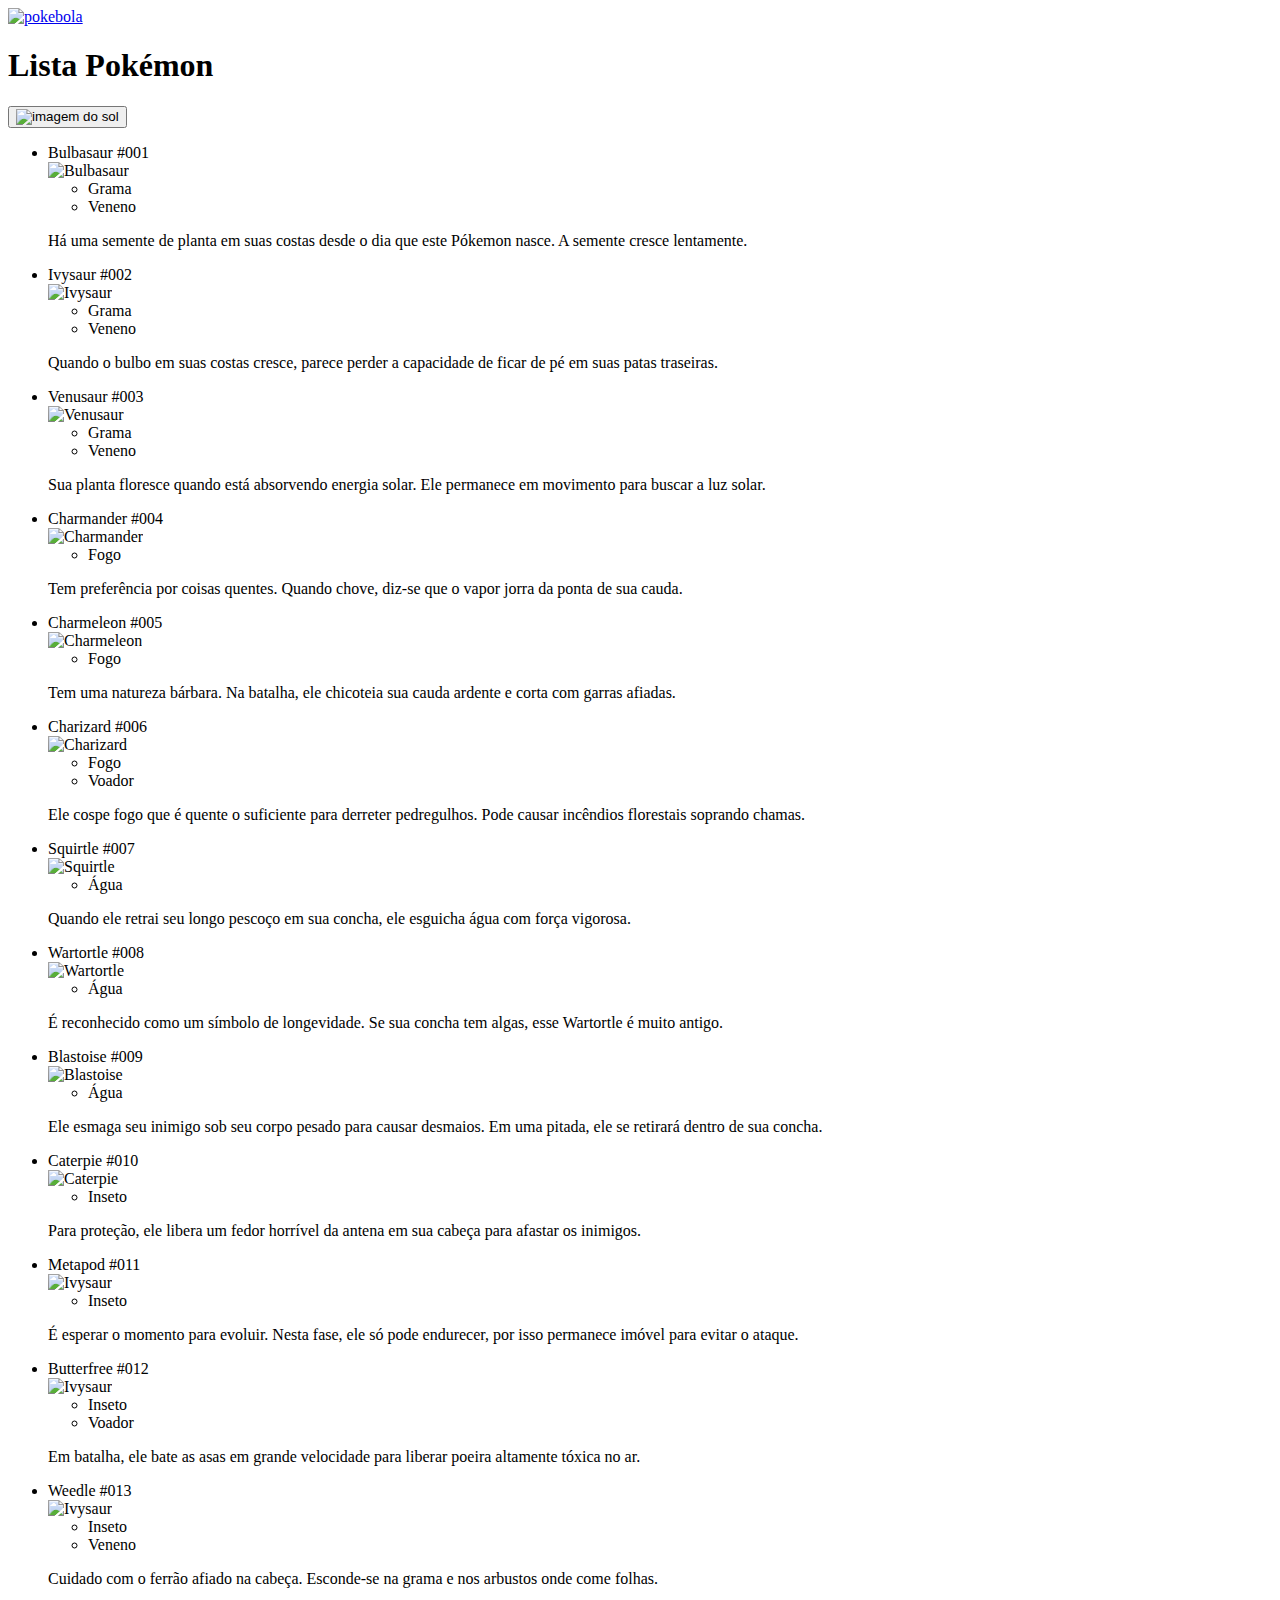
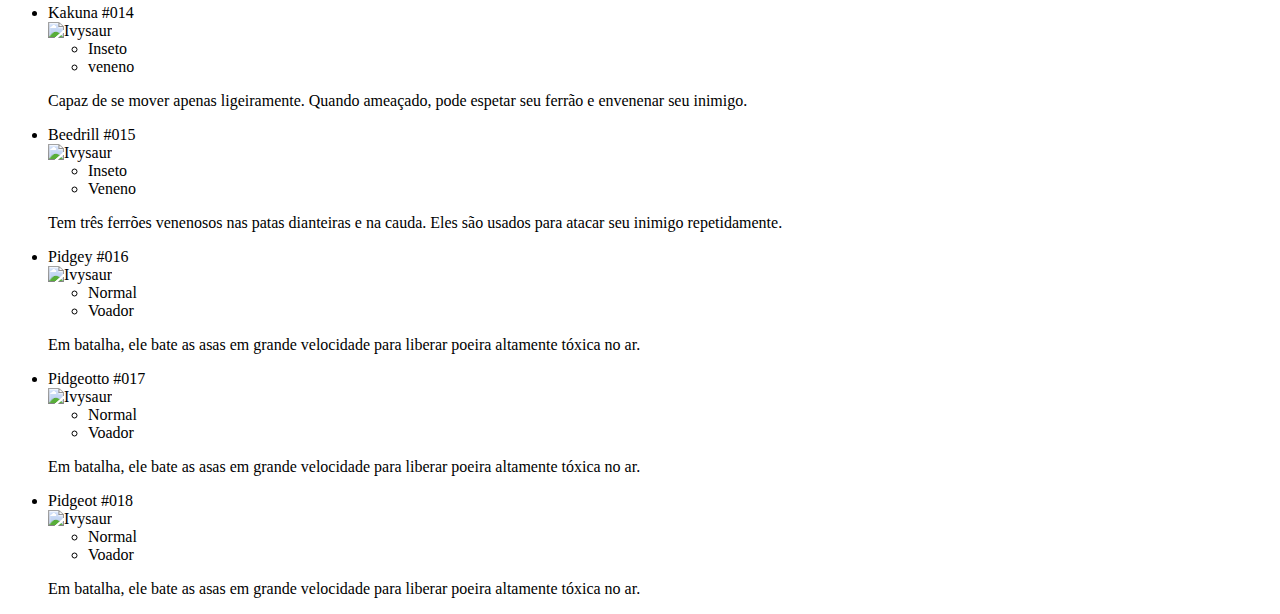
==== index.html @ 27cbc4d3 "colocando o index para fora do arquivo" ====
<!DOCTYPE html>
<html lang="pt-br">

<head>
  <meta charset="UTF-8">
  <meta http-equiv="X-UA-Compatible" content="IE=edge">
  <meta name="viewport" content="width=device-width, initial-scale=1.0">
  <link rel="shortcut icon" href="./imagens/favicon.png" type="image/x-icon">
  <title>Listagem Pokémon - Semana do Zero ao Programdor Contratado</title>
  <link rel="stylesheet" href="./css/reset.css">
  <link rel="stylesheet" href="./css/style.css">
  <link rel="stylesheet" href="./css/scrollbar.css">
  <link rel="preconnect" href="https://fonts.googleapis.com">
  <link rel="preconnect" href="https://fonts.gstatic.com" crossorigin>
  <link href="https://fonts.googleapis.com/css2?family=Poppins:wght@300;500;800&display=swap" rel="stylesheet">
</head>

<body>
  <header>
    <a href="#">
      <img src="./imagens/pokeball.png" alt="pokebola" class="logo" />
    </a>
    <h1>Lista Pokémon</h1>
    <button id="botao-alterar-tema">
      <img src="./imagens/sun.png" alt="imagem do sol" class="imagem-botao" />
    </button>
  </header>
  <main>
    <ul class="listagem-pokemon">
      <li class="cartao-pokemon">
        <div class="informacoes">
          <span>Bulbasaur</span>
          <span>#001</span>
        </div>

        <img src="./imagens/bulbasaur.gif" alt="Bulbasaur" class="gif" />

        <ul class="tipos">
          <li class="tipo grama">Grama</li>
          <li class="tipo veneno">Veneno</li>
        </ul>

        <p class="descricao">Há uma semente de planta em suas costas desde o dia que este Pókemon nasce. A semente cresce lentamente.</p>
      </li>

      <li class="cartao-pokemon">
        <div class="informacoes">
          <span>Ivysaur</span>
          <span>#002</span>
        </div>

        <img src="./imagens/ivysaur.gif" alt="Ivysaur" class="gif" />

        <ul class="tipos">
          <li class="tipo grama">Grama</li>
          <li class="tipo veneno">Veneno</li>
        </ul>

        <p class="descricao">Quando o bulbo em suas costas cresce, parece perder a capacidade de ficar de pé em suas patas traseiras.</p>
      </li>

      <li class="cartao-pokemon">
        <div class="informacoes">
          <span>Venusaur</span>
          <span>#003</span>
        </div>

        <img src="./imagens/venusaur.gif" alt="Venusaur" class="gif" />

        <ul class="tipos">
          <li class="tipo grama">Grama</li>
          <li class="tipo veneno">Veneno</li>
        </ul>

        <p class="descricao">Sua planta floresce quando está absorvendo energia solar. Ele permanece em movimento para buscar a luz solar.</p>
      </li>

      <li class="cartao-pokemon">
        <div class="informacoes">
          <span>Charmander</span>
          <span>#004</span>
        </div>

        <img src="./imagens/charmander.gif" alt="Charmander" class="gif" />

        <ul class="tipos">
          <li class="tipo fogo">Fogo</li>
        </ul>

        <p class="descricao">Tem preferência por coisas quentes. Quando chove, diz-se que o vapor jorra da ponta de sua cauda.</p>
      </li>

      <li class="cartao-pokemon">
        <div class="informacoes">
          <span>Charmeleon</span>
          <span>#005</span>
        </div>

        <img src="./imagens/charmeleon.gif" alt="Charmeleon" class="gif" />

        <ul class="tipos">
          <li class="tipo fogo">Fogo</li>
        </ul>

        <p class="descricao">Tem uma natureza bárbara. Na batalha, ele chicoteia sua cauda ardente e corta com garras afiadas.</p>
      </li>

      <li class="cartao-pokemon">
        <div class="informacoes">
          <span>Charizard</span>
          <span>#006</span>
        </div>

        <img src="./imagens/charizard.gif" alt="Charizard" class="gif" />

        <ul class="tipos">
          <li class="tipo fogo">Fogo</li>
          <li class="tipo voador">Voador</li>
        </ul>

        <p class="descricao">Ele cospe fogo que é quente o suficiente para derreter pedregulhos. Pode causar incêndios florestais soprando chamas.</p>
      </li>

      <li class="cartao-pokemon">
        <div class="informacoes">
          <span>Squirtle</span>
          <span>#007</span>
        </div>

        <img src="./imagens/squirtle.gif" alt="Squirtle" class="gif" />

        <ul class="tipos">
          <li class="tipo agua">Água</li>
        </ul>

        <p class="descricao">Quando ele retrai seu longo pescoço em sua concha, ele esguicha água com força vigorosa.</p>
      </li>

      <li class="cartao-pokemon">
        <div class="informacoes">
          <span>Wartortle</span>
          <span>#008</span>
        </div>

        <img src="./imagens/wartortle.gif" alt="Wartortle" class="gif" />

        <ul class="tipos">
          <li class="tipo agua">Água</li>
        </ul>

        <p class="descricao">É reconhecido como um símbolo de longevidade. Se sua concha tem algas, esse Wartortle é muito antigo.</p>
      </li>

      <li class="cartao-pokemon">
        <div class="informacoes">
          <span>Blastoise</span>
          <span>#009</span>
        </div>

        <img src="./imagens/blastoise.gif" alt="Blastoise" class="gif" />

        <ul class="tipos">
          <li class="tipo agua">Água</li>
        </ul>

        <p class="descricao">Ele esmaga seu inimigo sob seu corpo pesado para causar desmaios. Em uma pitada, ele se retirará dentro de sua concha.</p>
      </li>

      <li class="cartao-pokemon">
        <div class="informacoes">
          <span>Caterpie</span>
          <span>#010</span>
        </div>

        <img src="./imagens/caterpie.gif" alt="Caterpie" class="gif" />

        <ul class="tipos">
          <li class="tipo inseto">Inseto</li>
        </ul>

        <p class="descricao">Para proteção, ele libera um fedor horrível da antena em sua cabeça para afastar os inimigos.</p>
      </li>

      <li class="cartao-pokemon">
        <div class="informacoes">
          <span>Metapod</span>
          <span>#011</span>
        </div>

        <img src="./imagens/metapod.gif" alt="Ivysaur" class="gif" />

        <ul class="tipos">
          <li class="tipo inseto">Inseto</li>
        </ul>

        <p class="descricao">É esperar o momento para evoluir. Nesta fase, ele só pode endurecer, por isso permanece imóvel para evitar o ataque.</p>
      </li>

      <li class="cartao-pokemon">
        <div class="informacoes">
          <span>Butterfree</span>
          <span>#012</span>
        </div>

        <img src="./imagens/butterfree.gif" alt="Ivysaur" class="gif" />

        <ul class="tipos">
          <li class="tipo inseto">Inseto</li>
          <li class="tipo voador">Voador</li>
        </ul>

        <p class="descricao">Em batalha, ele bate as asas em grande velocidade para liberar poeira altamente tóxica no ar.
        </p>
      </li>

      <li class="cartao-pokemon">
        <div class="informacoes">
          <span>Weedle</span>
          <span>#013</span>
        </div>

        <img src="./imagens/weedle.gif" alt="Ivysaur" class="gif" />

        <ul class="tipos">
          <li class="tipo inseto">Inseto</li>
          <li class="tipo veneno">Veneno</li>
        </ul>

        <p class="descricao">Cuidado com o ferrão afiado na cabeça. Esconde-se na grama e nos arbustos onde come folhas.
        </p>
      </li>

      <li class="cartao-pokemon">
        <div class="informacoes">
          <span>Kakuna</span>
          <span>#014</span>
        </div>

        <img src="./imagens/kakuna.gif" alt="Ivysaur" class="gif" />

        <ul class="tipos">
          <li class="tipo inseto">Inseto</li>
          <li class="tipo veneno">veneno</li>
        </ul>

        <p class="descricao">Capaz de se mover apenas ligeiramente. Quando ameaçado, pode espetar seu ferrão e envenenar seu inimigo.
        </p>
      </li>

      <li class="cartao-pokemon">
        <div class="informacoes">
          <span>Beedrill</span>
          <span>#015</span>
        </div>

        <img src="./imagens/beedrill.gif" alt="Ivysaur" class="gif" />

        <ul class="tipos">
          <li class="tipo inseto">Inseto</li>
          <li class="tipo veneno">Veneno</li>
        </ul>

        <p class="descricao">Tem três ferrões venenosos nas patas dianteiras e na cauda. Eles são usados para atacar seu inimigo repetidamente.
        </p>
      </li>

      <li class="cartao-pokemon">
        <div class="informacoes">
          <span>Pidgey</span>
          <span>#016</span>
        </div>

        <img src="./imagens/pidgey.gif" alt="Ivysaur" class="gif" />

        <ul class="tipos">
          <li class="tipo normal">Normal</li>
          <li class="tipo voador">Voador</li>
        </ul>

        <p class="descricao">Em batalha, ele bate as asas em grande velocidade para liberar poeira altamente tóxica no ar.
        </p>
      </li>

      <li class="cartao-pokemon">
        <div class="informacoes">
          <span>Pidgeotto</span>
          <span>#017</span>
        </div>

        <img src="./imagens/pidgeotto.gif" alt="Ivysaur" class="gif" />

        <ul class="tipos">
          <li class="tipo normal">Normal</li>
          <li class="tipo voador">Voador</li>
        </ul>

        <p class="descricao">Em batalha, ele bate as asas em grande velocidade para liberar poeira altamente tóxica no ar.
        </p>
      </li>

      <li class="cartao-pokemon">
        <div class="informacoes">
          <span>Pidgeot</span>
          <span>#018</span>
        </div>

        <img src="./imagens/pidgeot.gif" alt="Ivysaur" class="gif" />

        <ul class="tipos">
          <li class="tipo normal">Normal</li>
          <li class="tipo voador">Voador</li>
        </ul>

        <p class="descricao">Em batalha, ele bate as asas em grande velocidade para liberar poeira altamente tóxica no ar.
        </p>
      </li>
    </ul>
  </main>
</body>

</html>
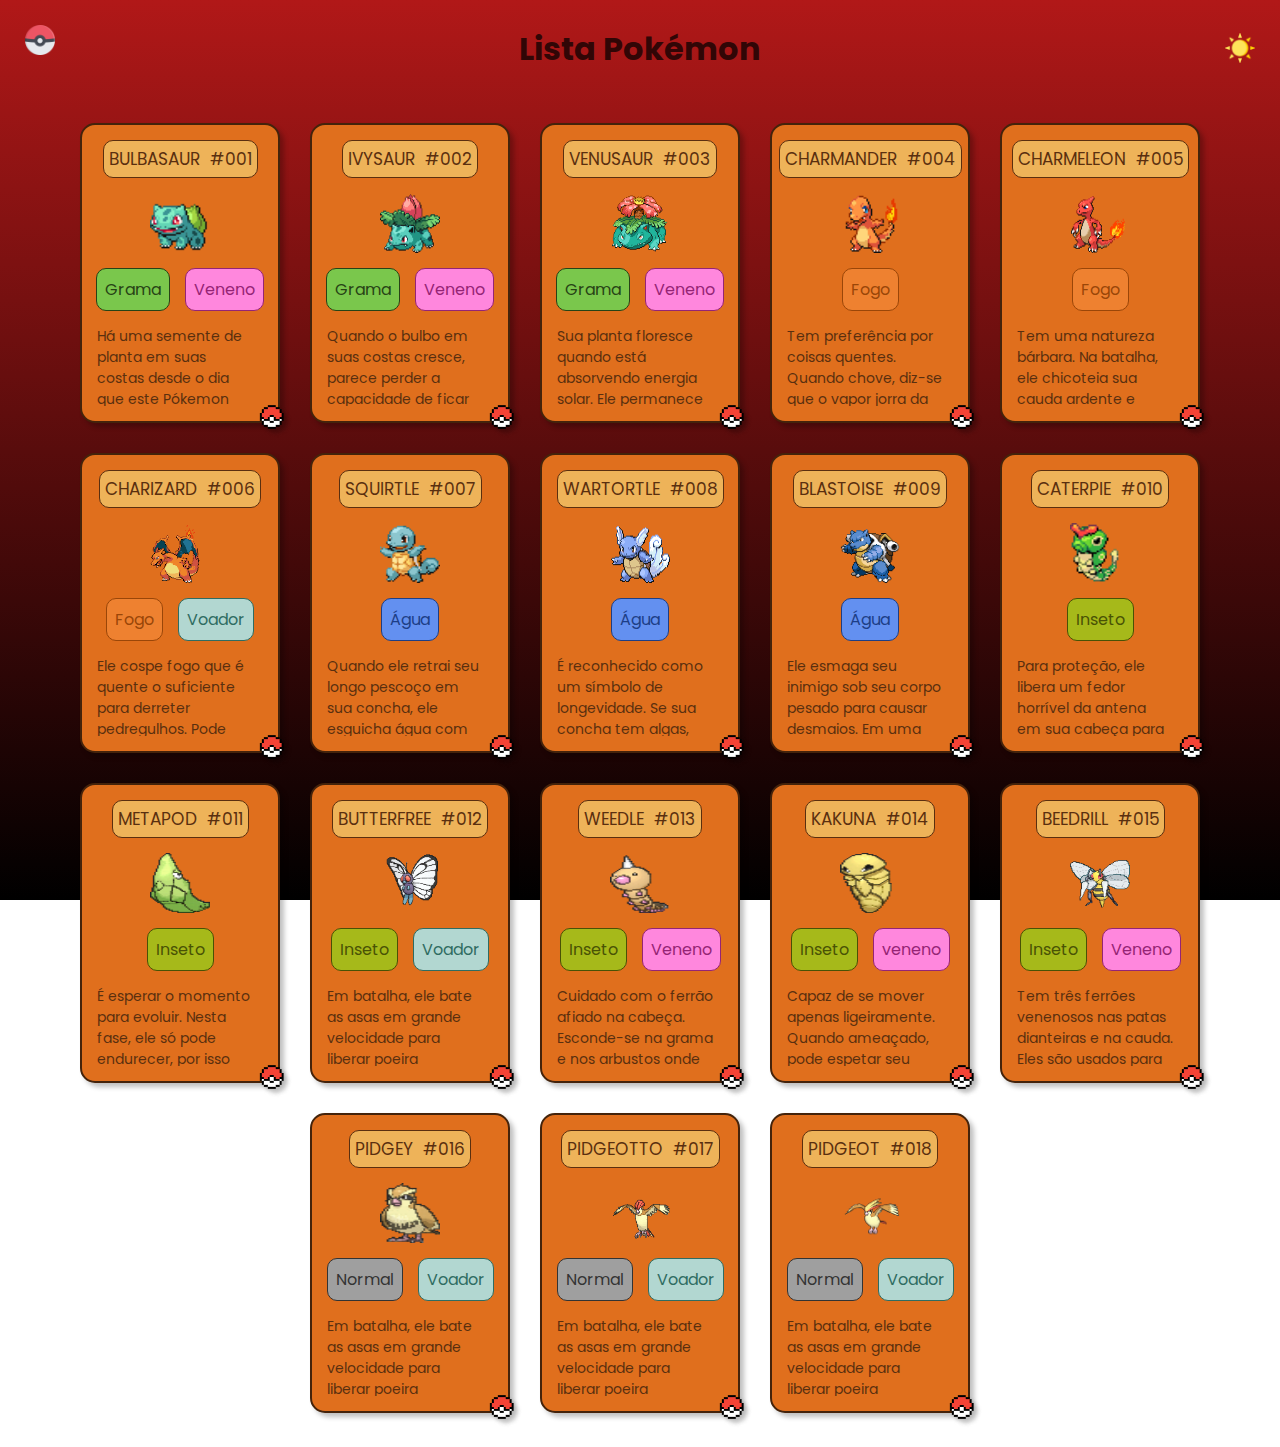
==== commit 16e54491: "Adição do JS com o modo escuro" ====
--- a/index.html
+++ b/index.html
@@ -316,6 +316,8 @@
       </li>
     </ul>
   </main>
+
+  <script src="./js/script.js"></script>
 </body>
 
 </html>--- a/css/style.css
+++ b/css/style.css
@@ -0,0 +1,182 @@
+body {
+	font-family: 'Poppins', sans-serif;
+	max-width: 1280px;
+	margin: 0 auto;
+	background-image: linear-gradient(to bottom, #B11818, #000 );
+	background: -webkit-gradient(linear, left top, left bottom, from(#B11818), to(#000)) fixed;
+}
+
+header {
+	display: flex;
+	justify-content: space-between;
+	padding: 25px;
+}
+
+header h1 {
+	color: #310606;
+}
+
+header .logo,
+header .imagem-botao {
+	width: 30px;
+	transition: 0.3s ease-in-out;
+}
+
+header #botao-alterar-tema {
+	background: none;
+	border: none;
+}
+
+header .logo:hover,
+header .imagem-botao:hover,
+main .cartao-pokemon:hover {
+	transform: scale(1.05);
+	cursor: pointer;
+}
+
+main {
+	padding: 25px;
+}
+
+/* Cartão Pokémon */
+.listagem-pokemon {
+	display: flex;
+	flex-wrap: wrap;
+	gap: 30px;
+	justify-content: center;
+}
+
+.cartao-pokemon {
+	background: #E06F1D;
+	border: 2px solid #44230B;
+	color: #5A2F0F;
+	width: 200px;
+	padding: 15px;
+	display: flex;
+	flex-direction: column;
+	align-items: center;
+	gap: 15px;
+	border-radius: 15px;
+	box-shadow: 4px 4px 5px rgb(0, 0, 0, .25);
+	transition: 0.2s ease-in-out;
+	position: relative;
+}
+
+.cartao-pokemon::after {
+	content: url('../imagens/pokebola.png');
+	display: block;
+	position: absolute;
+	top: 265px;
+	left: 165px;
+}
+
+.cartao-pokemon:hover {
+	background: #E0B51D;
+	border: 2px solid #310606;
+}
+
+.cartao-pokemon .informacoes {
+	display: flex;
+	justify-content: space-between;
+	background: #EEB359;
+	border: 1px solid #5A2F0F;
+	border-radius: 10px;
+}
+
+.informacoes span {
+	padding: 5px;
+	text-transform: uppercase;
+	font-size: 17px;
+}
+
+.cartao-pokemon .gif {
+	width: 60px;
+	height: 60px;
+}
+
+.cartao-pokemon .tipos {
+	display: flex;
+	gap: 15px;
+}
+
+.cartao-pokemon .tipo {
+	padding: 8px;
+	border-radius: 10px;
+}
+
+/* Tipos do Pokémon */
+.grama {
+	background: #7ac74c;
+	color: #274316;
+	border: 1px solid #274316;
+}
+
+.veneno {
+	background: #FF87DD;
+	color: #952475;
+	border: 1px solid #952475;
+}
+
+.fogo {
+	background: #ee8130;
+	color: #9A4608;
+	border: 1px solid #9A4608;
+}
+
+.voador {
+  background: #B2D7D1;
+	color: #2F6C62;
+	border: 1px solid #2F6C62;
+}
+
+.agua {
+	background: #6390f0;
+	color: #1D3E86;
+	border: 1px solid #1D3E86;
+}
+
+.inseto {
+	background: #a6b91a;
+	color: #495205;
+	border: 1px solid #495205;
+}
+
+.normal {
+	background: #9f9f9f;
+	color: #333;
+	border: 1px solid #333;
+}
+
+/* Descrição do Pokémon */
+.descricao {
+	max-height: 80px;
+	overflow-y: scroll;
+	font-size: 14px;
+	padding-right: 10px;
+}
+
+/* Modo Escuro */
+body.modo-escuro {
+	background-image: linear-gradient(to bottom, #1830B1, #000 );
+	background: -webkit-gradient(linear, left top, left bottom, from(#1830B1), to(#000)) fixed;
+}
+
+.modo-escuro header h1 {
+	color: #0E013F;
+}
+
+.modo-escuro .cartao-pokemon {
+	background: #1DBDE0;
+	border: 2px solid #033743;
+	color: #014857;
+}
+
+.modo-escuro .cartao-pokemon:hover {
+	background: #1DE09A;
+	border: 2px solid #064A3E;
+}
+
+.modo-escuro .informacoes {
+	background: #7AE4FB;
+	border: 1px solid #033743;
+}--- a/css/scrollbar.css
+++ b/css/scrollbar.css
@@ -0,0 +1,15 @@
+/* ===== Scrollbar CSS ===== */
+
+*::-webkit-scrollbar {
+  width: 12px;
+}
+
+*::-webkit-scrollbar-track {
+  background: #f1e9e9;
+}
+
+*::-webkit-scrollbar-thumb {
+  background-color: #582965;
+  border-radius: 10px;
+  border: 3px solid #ffffff;
+}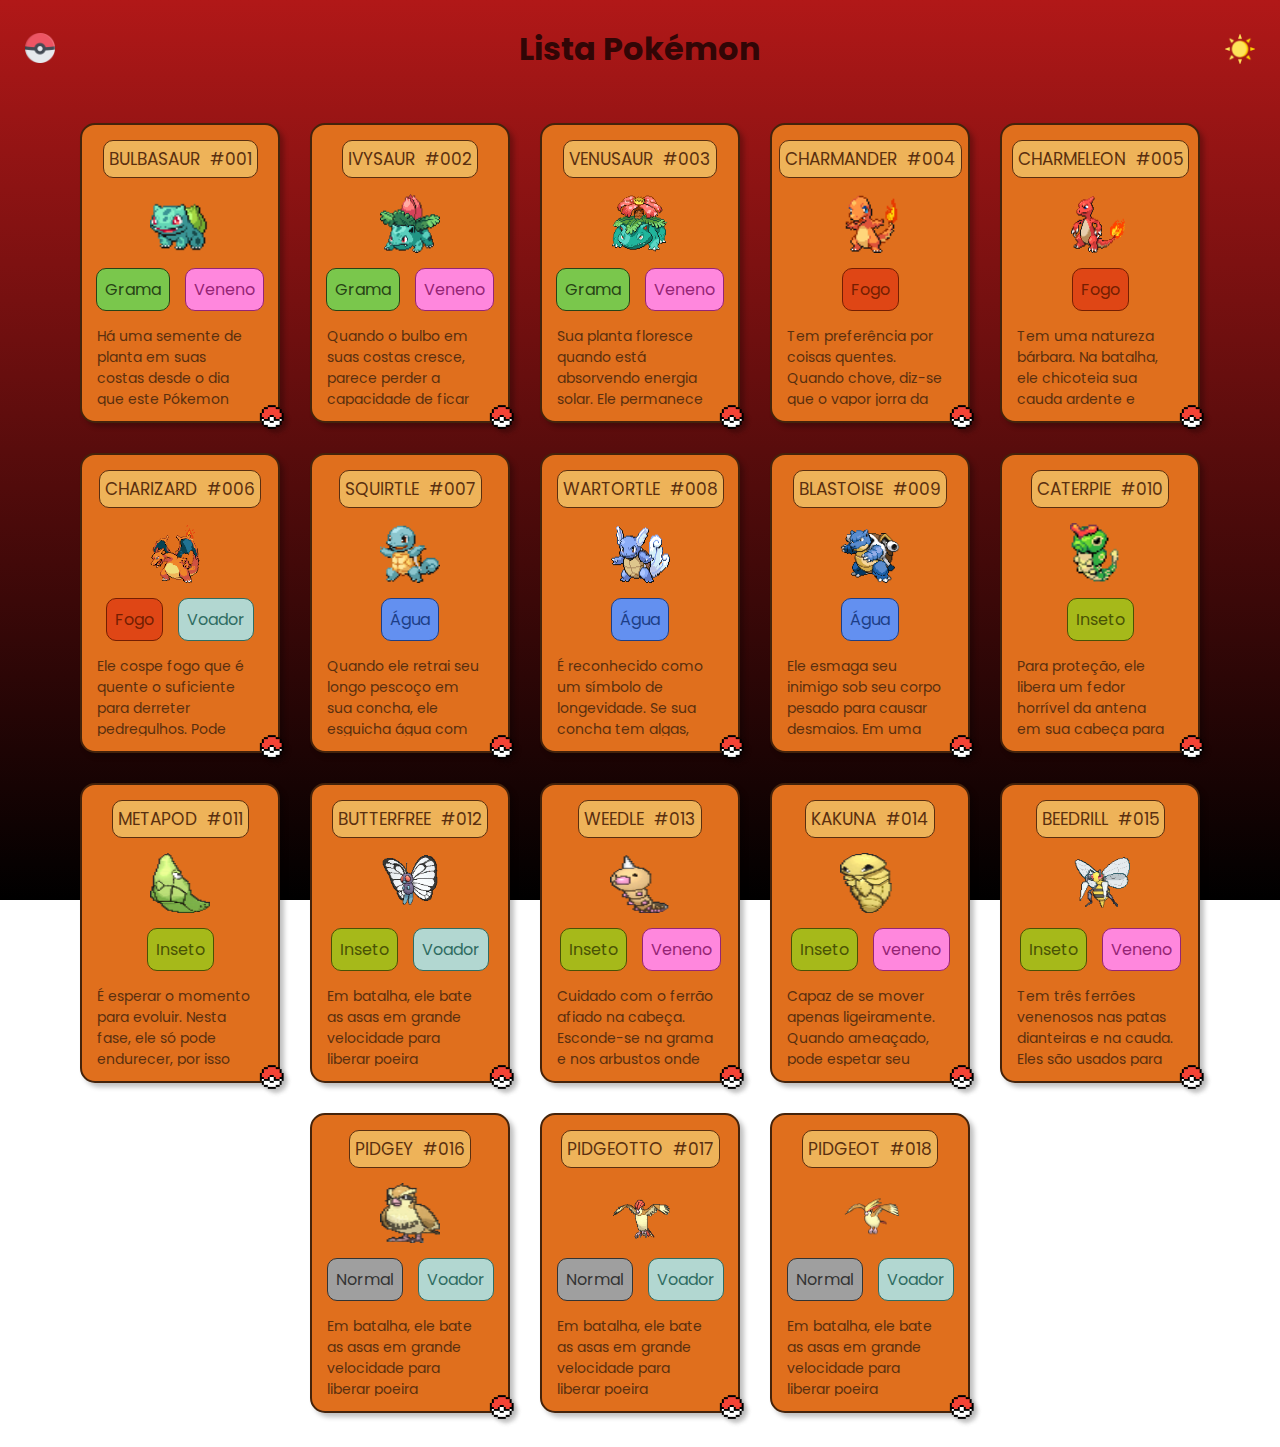
==== commit 79c22a67: "mudança no scroll dos cards" ====
--- a/index.html
+++ b/index.html
@@ -6,7 +6,7 @@
   <meta http-equiv="X-UA-Compatible" content="IE=edge">
   <meta name="viewport" content="width=device-width, initial-scale=1.0">
   <link rel="shortcut icon" href="./imagens/favicon.png" type="image/x-icon">
-  <title>Listagem Pokémon - Semana do Zero ao Programdor Contratado</title>
+  <title>Listagem Pokémon - Semana do Zero ao Programador Contratado</title>
   <link rel="stylesheet" href="./css/reset.css">
   <link rel="stylesheet" href="./css/style.css">
   <link rel="stylesheet" href="./css/scrollbar.css">
--- a/css/style.css
+++ b/css/style.css
@@ -14,6 +14,14 @@
 
 header h1 {
 	color: #310606;
+}
+
+header .logo {
+	margin-top: 8px;
+}
+
+header .imagem-botao {
+	margin-top: 2px;
 }
 
 header .logo,
@@ -118,9 +126,9 @@
 }
 
 .fogo {
-	background: #ee8130;
-	color: #9A4608;
-	border: 1px solid #9A4608;
+	background: #DF4615;
+	color: #741E02;
+	border: 1px solid #741E02;
 }
 
 .voador {
--- a/css/scrollbar.css
+++ b/css/scrollbar.css
@@ -2,14 +2,20 @@
 
 *::-webkit-scrollbar {
   width: 12px;
+  
 }
 
 *::-webkit-scrollbar-track {
   background: #f1e9e9;
+  border-radius: 10px;
 }
 
 *::-webkit-scrollbar-thumb {
-  background-color: #582965;
+  background-color: #832525;
   border-radius: 10px;
-  border: 3px solid #ffffff;
+  border: 2px solid #ffffff;
+}
+
+.modo-escuro *::-webkit-scrollbar-thumb {
+  background-color: #252E83;
 }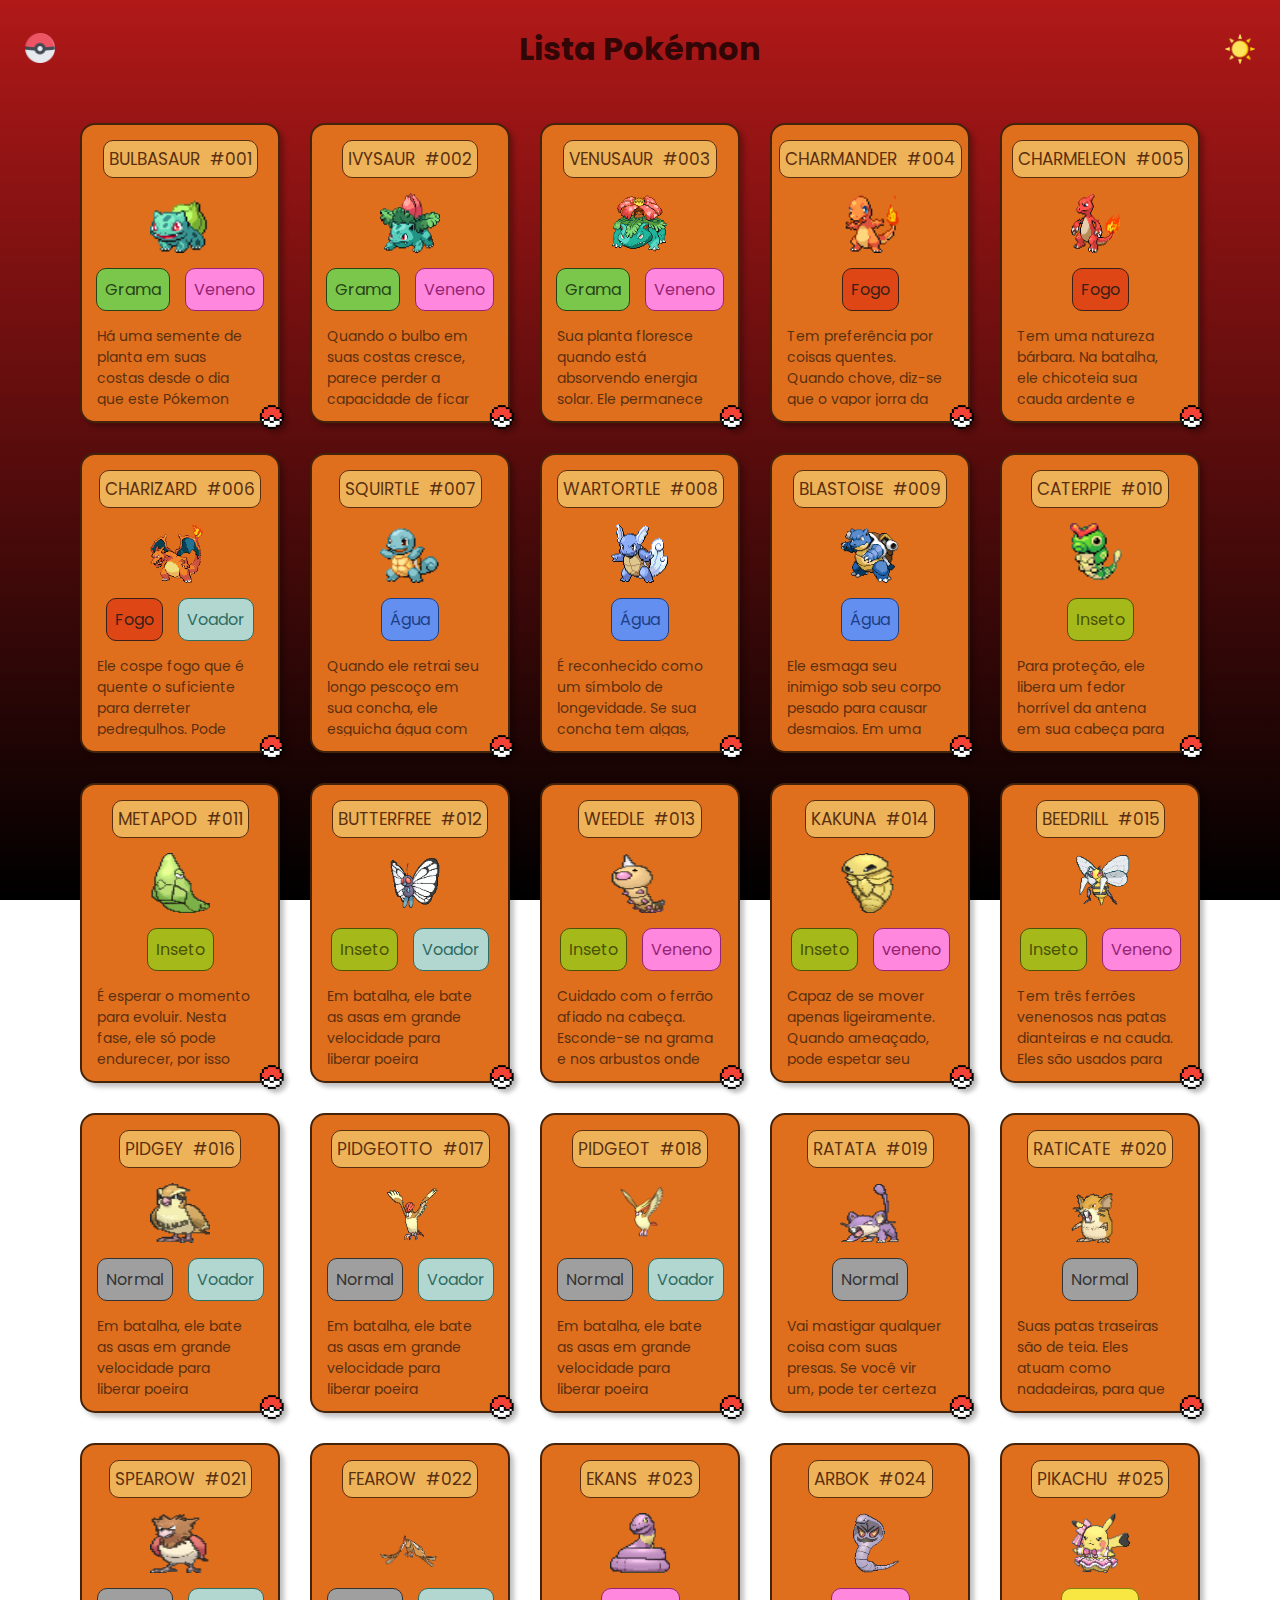
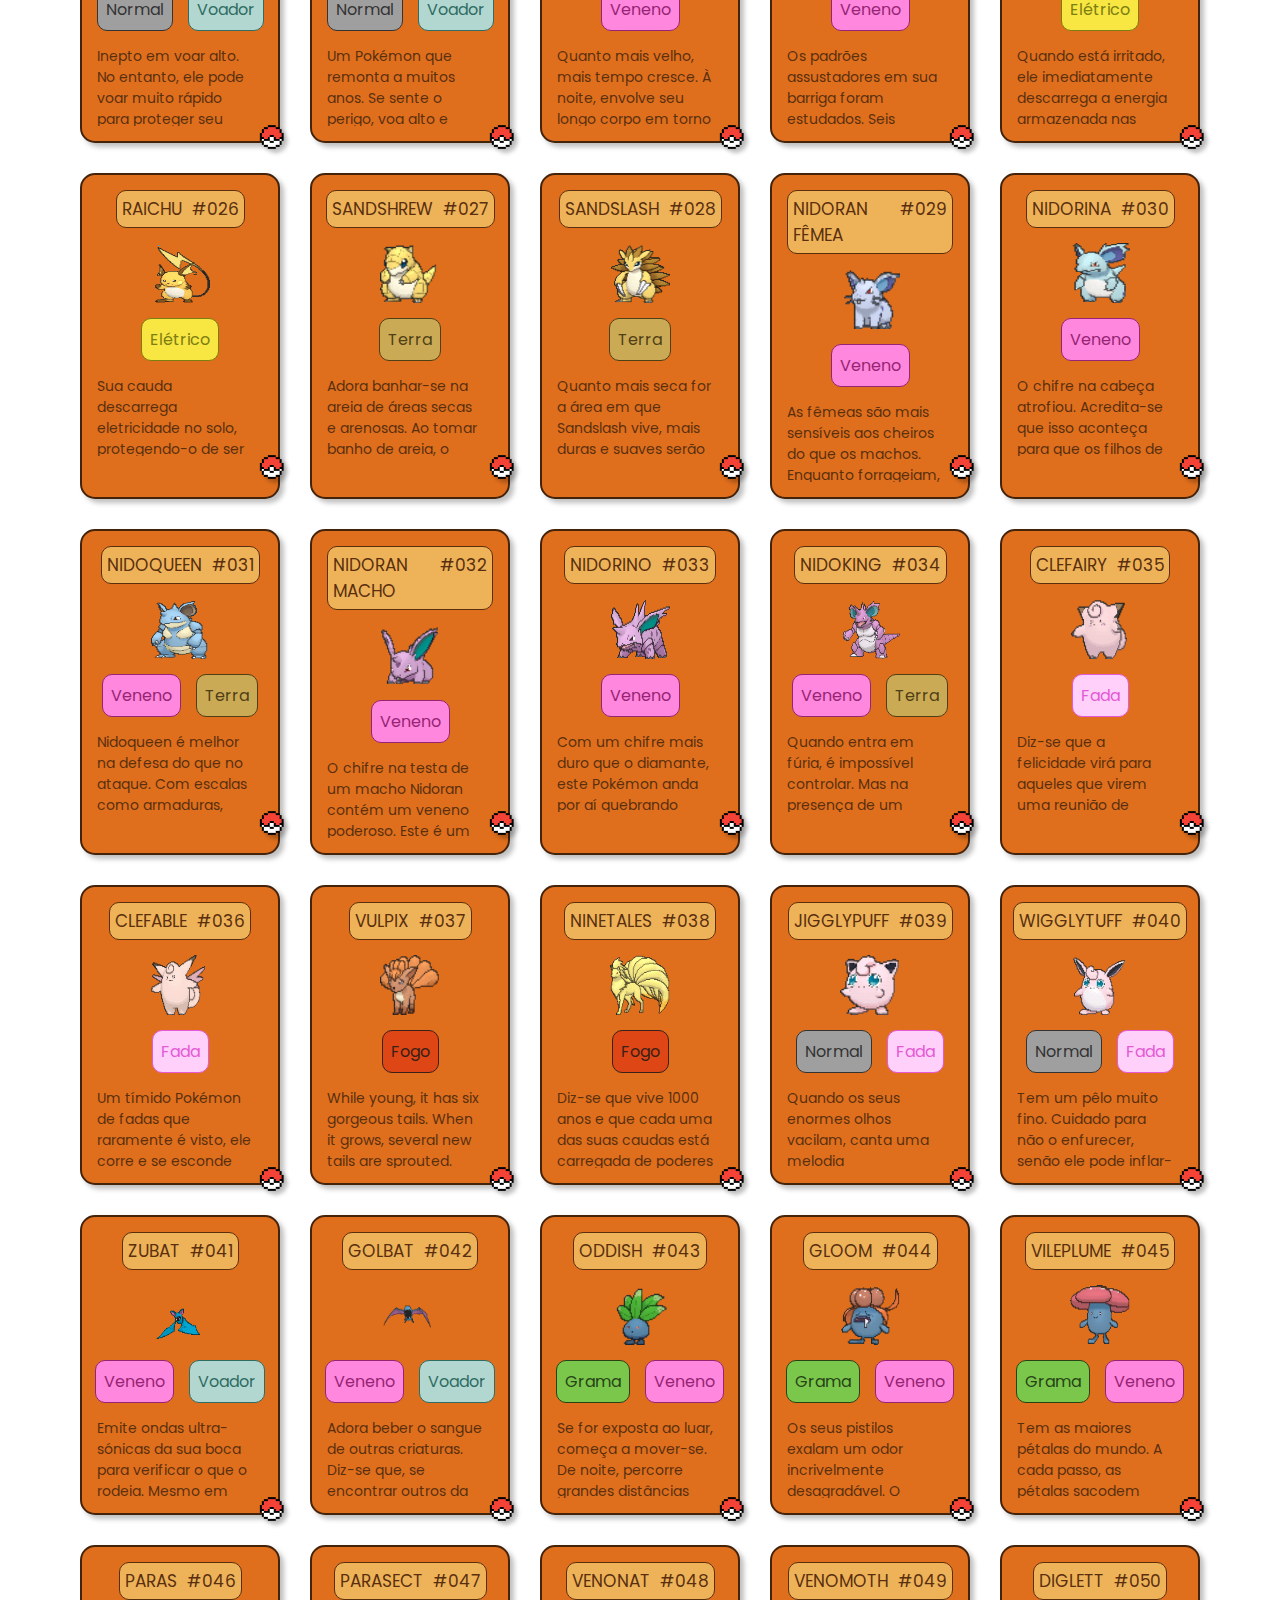
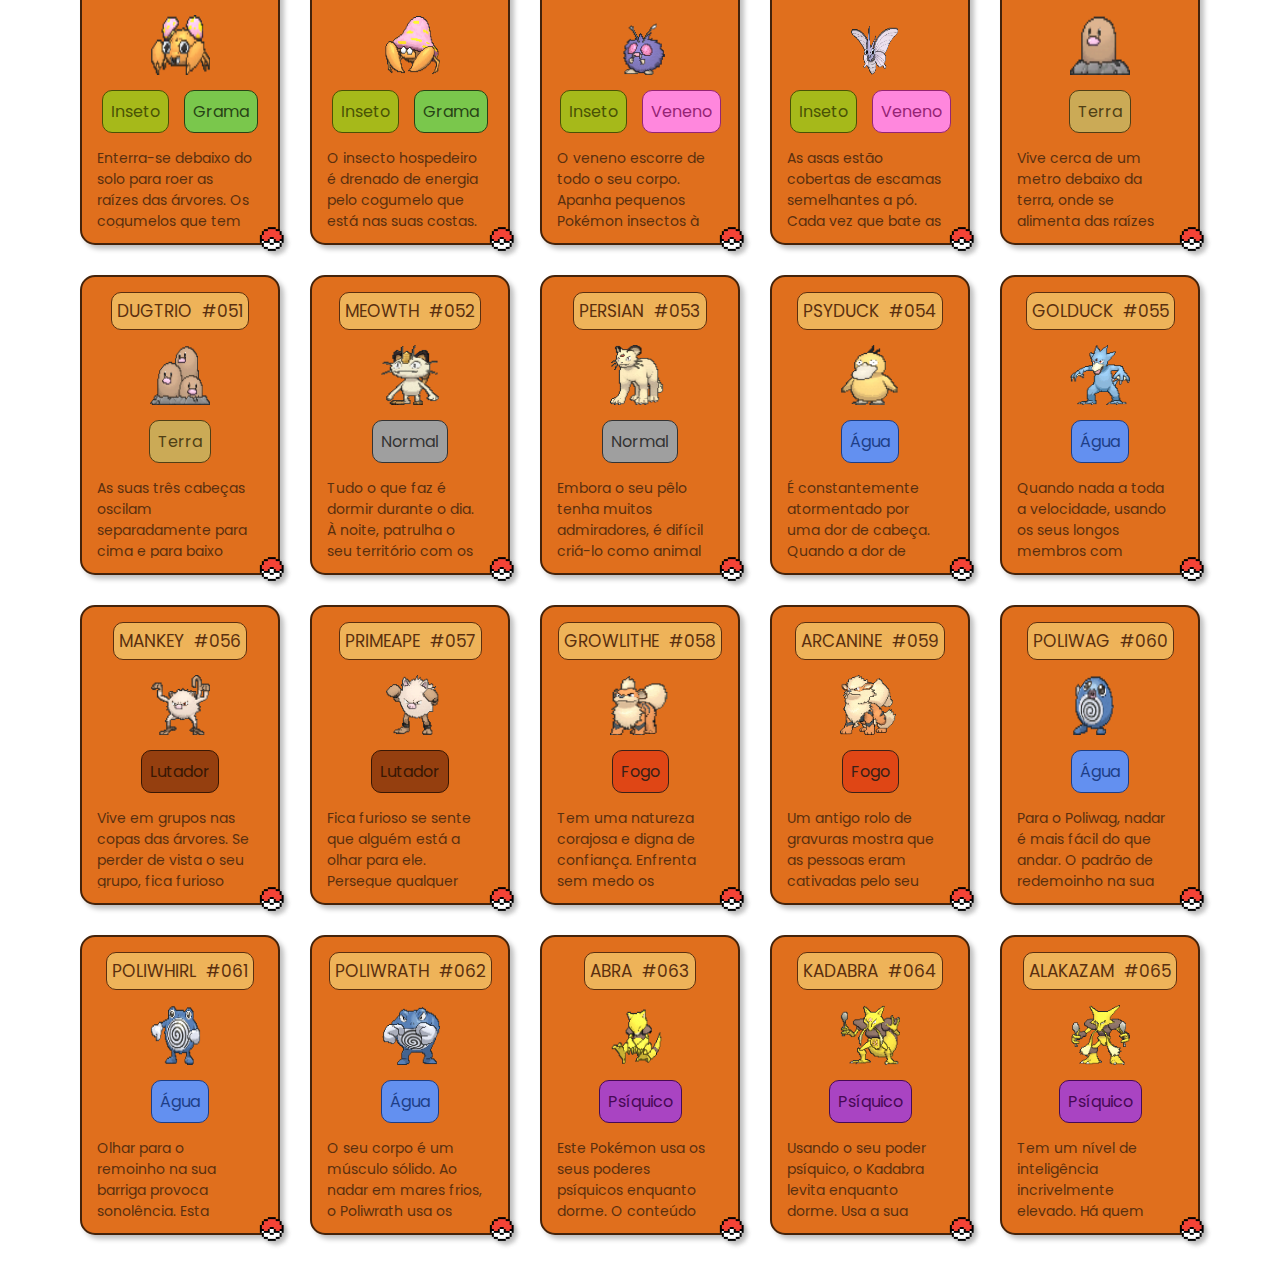
==== commit 82778a96: "Novos pokemons" ====
--- a/index.html
+++ b/index.html
@@ -6,7 +6,7 @@
   <meta http-equiv="X-UA-Compatible" content="IE=edge">
   <meta name="viewport" content="width=device-width, initial-scale=1.0">
   <link rel="shortcut icon" href="./imagens/favicon.png" type="image/x-icon">
-  <title>Listagem Pokémon - Semana do Zero ao Programador Contratado</title>
+  <title>Listagem Pokémon</title>
   <link rel="stylesheet" href="./css/reset.css">
   <link rel="stylesheet" href="./css/style.css">
   <link rel="stylesheet" href="./css/scrollbar.css">
@@ -32,14 +32,11 @@
           <span>Bulbasaur</span>
           <span>#001</span>
         </div>
-
         <img src="./imagens/bulbasaur.gif" alt="Bulbasaur" class="gif" />
-
         <ul class="tipos">
           <li class="tipo grama">Grama</li>
           <li class="tipo veneno">Veneno</li>
         </ul>
-
         <p class="descricao">Há uma semente de planta em suas costas desde o dia que este Pókemon nasce. A semente cresce lentamente.</p>
       </li>
 
@@ -48,14 +45,11 @@
           <span>Ivysaur</span>
           <span>#002</span>
         </div>
-
         <img src="./imagens/ivysaur.gif" alt="Ivysaur" class="gif" />
-
         <ul class="tipos">
           <li class="tipo grama">Grama</li>
           <li class="tipo veneno">Veneno</li>
         </ul>
-
         <p class="descricao">Quando o bulbo em suas costas cresce, parece perder a capacidade de ficar de pé em suas patas traseiras.</p>
       </li>
 
@@ -64,14 +58,11 @@
           <span>Venusaur</span>
           <span>#003</span>
         </div>
-
         <img src="./imagens/venusaur.gif" alt="Venusaur" class="gif" />
-
         <ul class="tipos">
           <li class="tipo grama">Grama</li>
           <li class="tipo veneno">Veneno</li>
         </ul>
-
         <p class="descricao">Sua planta floresce quando está absorvendo energia solar. Ele permanece em movimento para buscar a luz solar.</p>
       </li>
 
@@ -80,13 +71,10 @@
           <span>Charmander</span>
           <span>#004</span>
         </div>
-
         <img src="./imagens/charmander.gif" alt="Charmander" class="gif" />
-
         <ul class="tipos">
           <li class="tipo fogo">Fogo</li>
         </ul>
-
         <p class="descricao">Tem preferência por coisas quentes. Quando chove, diz-se que o vapor jorra da ponta de sua cauda.</p>
       </li>
 
@@ -95,13 +83,10 @@
           <span>Charmeleon</span>
           <span>#005</span>
         </div>
-
         <img src="./imagens/charmeleon.gif" alt="Charmeleon" class="gif" />
-
         <ul class="tipos">
           <li class="tipo fogo">Fogo</li>
         </ul>
-
         <p class="descricao">Tem uma natureza bárbara. Na batalha, ele chicoteia sua cauda ardente e corta com garras afiadas.</p>
       </li>
 
@@ -110,14 +95,11 @@
           <span>Charizard</span>
           <span>#006</span>
         </div>
-
         <img src="./imagens/charizard.gif" alt="Charizard" class="gif" />
-
         <ul class="tipos">
           <li class="tipo fogo">Fogo</li>
           <li class="tipo voador">Voador</li>
         </ul>
-
         <p class="descricao">Ele cospe fogo que é quente o suficiente para derreter pedregulhos. Pode causar incêndios florestais soprando chamas.</p>
       </li>
 
@@ -126,13 +108,10 @@
           <span>Squirtle</span>
           <span>#007</span>
         </div>
-
         <img src="./imagens/squirtle.gif" alt="Squirtle" class="gif" />
-
         <ul class="tipos">
           <li class="tipo agua">Água</li>
         </ul>
-
         <p class="descricao">Quando ele retrai seu longo pescoço em sua concha, ele esguicha água com força vigorosa.</p>
       </li>
 
@@ -141,13 +120,10 @@
           <span>Wartortle</span>
           <span>#008</span>
         </div>
-
         <img src="./imagens/wartortle.gif" alt="Wartortle" class="gif" />
-
         <ul class="tipos">
           <li class="tipo agua">Água</li>
         </ul>
-
         <p class="descricao">É reconhecido como um símbolo de longevidade. Se sua concha tem algas, esse Wartortle é muito antigo.</p>
       </li>
 
@@ -156,13 +132,10 @@
           <span>Blastoise</span>
           <span>#009</span>
         </div>
-
         <img src="./imagens/blastoise.gif" alt="Blastoise" class="gif" />
-
         <ul class="tipos">
           <li class="tipo agua">Água</li>
         </ul>
-
         <p class="descricao">Ele esmaga seu inimigo sob seu corpo pesado para causar desmaios. Em uma pitada, ele se retirará dentro de sua concha.</p>
       </li>
 
@@ -171,13 +144,10 @@
           <span>Caterpie</span>
           <span>#010</span>
         </div>
-
         <img src="./imagens/caterpie.gif" alt="Caterpie" class="gif" />
-
-        <ul class="tipos">
-          <li class="tipo inseto">Inseto</li>
-        </ul>
-
+        <ul class="tipos">
+          <li class="tipo inseto">Inseto</li>
+        </ul>
         <p class="descricao">Para proteção, ele libera um fedor horrível da antena em sua cabeça para afastar os inimigos.</p>
       </li>
 
@@ -186,13 +156,10 @@
           <span>Metapod</span>
           <span>#011</span>
         </div>
-
-        <img src="./imagens/metapod.gif" alt="Ivysaur" class="gif" />
-
-        <ul class="tipos">
-          <li class="tipo inseto">Inseto</li>
-        </ul>
-
+        <img src="./imagens/metapod.gif" alt="Metapod" class="gif" />
+        <ul class="tipos">
+          <li class="tipo inseto">Inseto</li>
+        </ul>
         <p class="descricao">É esperar o momento para evoluir. Nesta fase, ele só pode endurecer, por isso permanece imóvel para evitar o ataque.</p>
       </li>
 
@@ -201,14 +168,11 @@
           <span>Butterfree</span>
           <span>#012</span>
         </div>
-
-        <img src="./imagens/butterfree.gif" alt="Ivysaur" class="gif" />
-
+        <img src="./imagens/butterfree.gif" alt="Butterfree" class="gif" />
         <ul class="tipos">
           <li class="tipo inseto">Inseto</li>
           <li class="tipo voador">Voador</li>
         </ul>
-
         <p class="descricao">Em batalha, ele bate as asas em grande velocidade para liberar poeira altamente tóxica no ar.
         </p>
       </li>
@@ -218,14 +182,11 @@
           <span>Weedle</span>
           <span>#013</span>
         </div>
-
-        <img src="./imagens/weedle.gif" alt="Ivysaur" class="gif" />
-
-        <ul class="tipos">
-          <li class="tipo inseto">Inseto</li>
-          <li class="tipo veneno">Veneno</li>
-        </ul>
-
+        <img src="./imagens/weedle.gif" alt="Weedle" class="gif" />
+        <ul class="tipos">
+          <li class="tipo inseto">Inseto</li>
+          <li class="tipo veneno">Veneno</li>
+        </ul>
         <p class="descricao">Cuidado com o ferrão afiado na cabeça. Esconde-se na grama e nos arbustos onde come folhas.
         </p>
       </li>
@@ -235,14 +196,11 @@
           <span>Kakuna</span>
           <span>#014</span>
         </div>
-
-        <img src="./imagens/kakuna.gif" alt="Ivysaur" class="gif" />
-
+        <img src="./imagens/kakuna.gif" alt="Kakuna" class="gif" />
         <ul class="tipos">
           <li class="tipo inseto">Inseto</li>
           <li class="tipo veneno">veneno</li>
         </ul>
-
         <p class="descricao">Capaz de se mover apenas ligeiramente. Quando ameaçado, pode espetar seu ferrão e envenenar seu inimigo.
         </p>
       </li>
@@ -252,14 +210,11 @@
           <span>Beedrill</span>
           <span>#015</span>
         </div>
-
-        <img src="./imagens/beedrill.gif" alt="Ivysaur" class="gif" />
-
-        <ul class="tipos">
-          <li class="tipo inseto">Inseto</li>
-          <li class="tipo veneno">Veneno</li>
-        </ul>
-
+        <img src="./imagens/beedrill.gif" alt="Beedrill" class="gif" />
+        <ul class="tipos">
+          <li class="tipo inseto">Inseto</li>
+          <li class="tipo veneno">Veneno</li>
+        </ul>
         <p class="descricao">Tem três ferrões venenosos nas patas dianteiras e na cauda. Eles são usados para atacar seu inimigo repetidamente.
         </p>
       </li>
@@ -269,14 +224,11 @@
           <span>Pidgey</span>
           <span>#016</span>
         </div>
-
-        <img src="./imagens/pidgey.gif" alt="Ivysaur" class="gif" />
-
+        <img src="./imagens/pidgey.gif" alt="Pidgey" class="gif" />
         <ul class="tipos">
           <li class="tipo normal">Normal</li>
           <li class="tipo voador">Voador</li>
         </ul>
-
         <p class="descricao">Em batalha, ele bate as asas em grande velocidade para liberar poeira altamente tóxica no ar.
         </p>
       </li>
@@ -286,14 +238,11 @@
           <span>Pidgeotto</span>
           <span>#017</span>
         </div>
-
-        <img src="./imagens/pidgeotto.gif" alt="Ivysaur" class="gif" />
-
+        <img src="./imagens/pidgeotto.gif" alt="Pidgeotto" class="gif" />
         <ul class="tipos">
           <li class="tipo normal">Normal</li>
           <li class="tipo voador">Voador</li>
         </ul>
-
         <p class="descricao">Em batalha, ele bate as asas em grande velocidade para liberar poeira altamente tóxica no ar.
         </p>
       </li>
@@ -303,17 +252,593 @@
           <span>Pidgeot</span>
           <span>#018</span>
         </div>
-
-        <img src="./imagens/pidgeot.gif" alt="Ivysaur" class="gif" />
-
+        <img src="./imagens/pidgeot.gif" alt="Pidgeot" class="gif" />
         <ul class="tipos">
           <li class="tipo normal">Normal</li>
           <li class="tipo voador">Voador</li>
         </ul>
-
         <p class="descricao">Em batalha, ele bate as asas em grande velocidade para liberar poeira altamente tóxica no ar.
         </p>
       </li>
+
+      <li class="cartao-pokemon">
+        <div class="informacoes">
+          <span>Ratata</span>
+          <span>#019</span>
+        </div>
+        <img src="./imagens/rattata.gif" alt="Ratata" class="gif" />
+        <ul class="tipos">
+          <li class="tipo normal">Normal</li>
+        </ul>
+        <p class="descricao">Vai mastigar qualquer coisa com suas presas. Se você vir um, pode ter certeza de que mais 40 moram na área.</p>
+      </li>
+
+      <li class="cartao-pokemon">
+        <div class="informacoes">
+          <span>Raticate</span>
+          <span>#020</span>
+        </div>
+        <img src="./imagens/raticate.gif" alt="Raticate" class="gif" />
+        <ul class="tipos">
+          <li class="tipo normal">Normal</li>
+        </ul>
+        <p class="descricao">Suas patas traseiras são de teia. Eles atuam como nadadeiras, para que possa nadar em rios e caçar presas.</p>
+      </li>
+
+      <li class="cartao-pokemon">
+        <div class="informacoes">
+          <span>Spearow</span>
+          <span>#021</span>
+        </div>
+        <img src="./imagens/spearow.gif" alt="Spearow" class="gif" />
+        <ul class="tipos">
+          <li class="tipo normal">Normal</li>
+          <li class="tipo voador">Voador</li>
+        </ul>
+        <p class="descricao">Inepto em voar alto. No entanto, ele pode voar muito rápido para proteger seu território.</p>
+      </li>
+
+      <li class="cartao-pokemon">
+        <div class="informacoes">
+          <span>Fearow</span>
+          <span>#022</span>
+        </div>
+        <img src="./imagens/fearow.gif" alt="Fearow" class="gif" />
+        <ul class="tipos">
+          <li class="tipo normal">Normal</li>
+          <li class="tipo voador">Voador</li>
+        </ul>
+        <p class="descricao">Um Pokémon que remonta a muitos anos. Se sente o perigo, voa alto e longe, instantaneamente.</p>
+      </li>
+
+      <li class="cartao-pokemon">
+        <div class="informacoes">
+          <span>Ekans</span>
+          <span>#023</span>
+        </div>
+        <img src="./imagens/ekans.gif" alt="Ekans" class="gif" />
+        <ul class="tipos">
+          <li class="tipo veneno">Veneno</li>
+        </ul>
+        <p class="descricao">Quanto mais velho, mais tempo cresce. À noite, envolve seu longo corpo em torno de galhos de árvores para descansar.</p>
+      </li>
+
+      <li class="cartao-pokemon">
+        <div class="informacoes">
+          <span>Arbok</span>
+          <span>#024</span>
+        </div>
+        <img src="./imagens/arbok.gif" alt="Arbok" class="gif" />
+        <ul class="tipos">
+          <li class="tipo veneno">Veneno</li>
+        </ul>
+        <p class="descricao">Os padrões assustadores em sua barriga foram estudados. Seis variações foram confirmadas.</p>
+      </li>
+
+      <li class="cartao-pokemon">
+        <div class="informacoes">
+          <span>Pikachu</span>
+          <span>#025</span>
+        </div>
+        <img src="./imagens/pikachu-popstar.gif" alt="Pikachu" class="gif" />
+        <ul class="tipos">
+          <li class="tipo eletrico">Elétrico</li>
+        </ul>
+        <p class="descricao">Quando está irritado, ele imediatamente descarrega a energia armazenada nas bolsas em suas bochechas.</p>
+      </li>
+
+      <li class="cartao-pokemon">
+        <div class="informacoes">
+          <span>Raichu</span>
+          <span>#026</span>
+        </div>
+        <img src="./imagens/raichu.gif" alt="Raichu" class="gif" />
+        <ul class="tipos">
+          <li class="tipo eletrico">Elétrico</li>
+        </ul>
+        <p class="descricao">Sua cauda descarrega eletricidade no solo, protegendo-o de ser chocado.</p>
+      </li>
+
+      <li class="cartao-pokemon">
+        <div class="informacoes">
+          <span>Sandshrew</span>
+          <span>#027</span>
+        </div>
+        <img src="./imagens/sandshrew.gif" alt="Sandshrew" class="gif" />
+        <ul class="tipos">
+          <li class="tipo terra">Terra</li>
+        </ul>
+        <p class="descricao">Adora banhar-se na areia de áreas secas e arenosas. Ao tomar banho de areia, o Pokémon se livra da sujeira e da umidade agarrada ao seu corpo.</p>
+      </li>
+
+      <li class="cartao-pokemon">
+        <div class="informacoes">
+          <span>Sandslash</span>
+          <span>#028</span>
+        </div>
+        <img src="./imagens/sandslash.gif" alt="Sandslash" class="gif" />
+        <ul class="tipos">
+          <li class="tipo terra">Terra</li>
+        </ul>
+        <p class="descricao">Quanto mais seca for a área em que Sandslash vive, mais duras e suaves serão as pontas do Pokémon quando tocadas.</p>
+      </li>
+
+      <li class="cartao-pokemon">
+        <div class="informacoes">
+          <span>Nidoran Fêmea</span>
+          <span>#029</span>
+        </div>
+        <img src="./imagens/nidoran_f.gif" alt="Nidoran Fêmea" class="gif" />
+        <ul class="tipos">
+          <li class="tipo veneno">Veneno</li>
+        </ul>
+        <p class="descricao">As fêmeas são mais sensíveis aos cheiros do que os machos. Enquanto forrageiam, eles usarão seus bigodes para verificar a direção do vento e ficar a favor dos predadores.</p>
+      </li>
+
+      <li class="cartao-pokemon">
+        <div class="informacoes">
+          <span>Nidorina</span>
+          <span>#030</span>
+        </div>
+        <img src="./imagens/nidorina.gif" alt="Nidorina" class="gif" />
+        <ul class="tipos">
+          <li class="tipo veneno">Veneno</li>
+        </ul>
+        <p class="descricao">O chifre na cabeça atrofiou. Acredita-se que isso aconteça para que os filhos de Nidorina não sejam cutucados enquanto a mãe os alimenta.</p>
+      </li>
+
+      <li class="cartao-pokemon">
+        <div class="informacoes">
+          <span>Nidoqueen</span>
+          <span>#031</span>
+        </div>
+        <img src="./imagens/nidoqueen.gif" alt="Nidoqueen" class="gif" />
+        <ul class="tipos">
+          <li class="tipo veneno">Veneno</li>
+          <li class="tipo terra">Terra</li>
+        </ul>
+        <p class="descricao">Nidoqueen é melhor na defesa do que no ataque. Com escalas como armaduras, este Pokémon irá proteger os seus filhos de qualquer tipo de ataque.</p>
+      </li>
+
+      <li class="cartao-pokemon">
+        <div class="informacoes">
+          <span>Nidoran Macho</span>
+          <span>#032</span>
+        </div>
+        <img src="./imagens/nidoran_m.gif" alt="Nidoran Macho" class="gif" />
+        <ul class="tipos">
+          <li class="tipo veneno">Veneno</li>
+        </ul>
+        <p class="descricao">O chifre na testa de um macho Nidoran contém um veneno poderoso. Este é um Pokémon muito cauteloso, sempre forçando suas orelhas grandes.</p>
+      </li>
+
+      <li class="cartao-pokemon">
+        <div class="informacoes">
+          <span>Nidorino</span>
+          <span>#033</span>
+        </div>
+        <img src="./imagens/nidorino.gif" alt="Nidorino" class="gif" />
+        <ul class="tipos">
+          <li class="tipo veneno">Veneno</li>
+        </ul>
+        <p class="descricao">Com um chifre mais duro que o diamante, este Pokémon anda por aí quebrando pedregulhos enquanto procura por uma pedra da lua.</p>
+      </li>
+
+      <li class="cartao-pokemon">
+        <div class="informacoes">
+          <span>Nidoking</span>
+          <span>#034</span>
+        </div>
+        <img src="./imagens/nidoking.gif" alt="Nidoking" class="gif" />
+        <ul class="tipos">
+          <li class="tipo veneno">Veneno</li>
+          <li class="tipo terra">Terra</li>
+        </ul>
+        <p class="descricao">Quando entra em fúria, é impossível controlar. Mas na presença de um Nidoqueen com quem convive há muito tempo, Nidoking se acalma.</p>
+      </li>
+
+      <li class="cartao-pokemon">
+        <div class="informacoes">
+          <span>Clefairy</span>
+          <span>#035</span>
+        </div>
+        <img src="./imagens/clefairy.gif" alt="Clefairy" class="gif" />
+        <ul class="tipos">
+          <li class="tipo fada">Fada</li>
+        </ul>
+        <p class="descricao">Diz-se que a felicidade virá para aqueles que virem uma reunião de Clefairy dançando sob uma lua cheia.</p>
+      </li>
+
+      <li class="cartao-pokemon">
+        <div class="informacoes">
+          <span>Clefable</span>
+          <span>#036</span>
+        </div>
+        <img src="./imagens/clefable.gif" alt="Clefable" class="gif" />
+        <ul class="tipos">
+          <li class="tipo fada">Fada</li>
+        </ul>
+        <p class="descricao">Um tímido Pokémon de fadas que raramente é visto, ele corre e se esconde no momento em que sente as pessoas.</p>
+      </li>
+
+      <li class="cartao-pokemon">
+        <div class="informacoes">
+          <span>Vulpix</span>
+          <span>#037</span>
+        </div>
+        <img src="./imagens/vulpix.gif" alt="Vulpix" class="gif" />
+        <ul class="tipos">
+          <li class="tipo fogo">Fogo</li>
+        </ul>
+        <p class="descricao">While young, it has six gorgeous tails. When it grows, several new tails are sprouted.</p>
+      </li>
+
+      <li class="cartao-pokemon">
+        <div class="informacoes">
+          <span>Ninetales</span>
+          <span>#038</span>
+        </div>
+        <img src="./imagens/ninetales.gif" alt="Ninetales" class="gif" />
+        <ul class="tipos">
+          <li class="tipo fogo">Fogo</li>
+        </ul>
+        <p class="descricao">Diz-se que vive 1000 anos e que cada uma das suas caudas está carregada de poderes sobrenaturais.</p>
+      </li>
+
+      <li class="cartao-pokemon">
+        <div class="informacoes">
+          <span>Jigglypuff</span>
+          <span>#039</span>
+        </div>
+        <img src="./imagens/jigglypuff.gif" alt="Jigglypuff" class="gif" />
+        <ul class="tipos">
+          <li class="tipo normal">Normal</li>
+          <li class="tipo fada">Fada</li>
+        </ul>
+        <p class="descricao">Quando os seus enormes olhos vacilam, canta uma melodia misteriosamente suave que adormece os seus inimigos.</p>
+      </li>
+
+      <li class="cartao-pokemon">
+        <div class="informacoes">
+          <span>Wigglytuff</span>
+          <span>#040</span>
+        </div>
+        <img src="./imagens/wigglytuff.gif" alt="Wigglytuff" class="gif" />
+        <ul class="tipos">
+          <li class="tipo normal">Normal</li>
+          <li class="tipo fada">Fada</li>
+        </ul>
+        <p class="descricao">Tem um pêlo muito fino. Cuidado para não o enfurecer, senão ele pode inflar-se e bater com o corpo.</p>
+      </li>
+
+      <li class="cartao-pokemon">
+        <div class="informacoes">
+          <span>Zubat</span>
+          <span>#041</span>
+        </div>
+        <img src="./imagens/zubat.gif" alt="Zubat" class="gif" />
+        <ul class="tipos">
+          <li class="tipo veneno">Veneno</li>
+          <li class="tipo voador">Voador</li>
+        </ul>
+        <p class="descricao">Emite ondas ultra-sónicas da sua boca para verificar o que o rodeia. Mesmo em cavernas apertadas, o Zubat voa com habilidade.</p>
+      </li>
+
+      <li class="cartao-pokemon">
+        <div class="informacoes">
+          <span>Golbat</span>
+          <span>#042</span>
+        </div>
+        <img src="./imagens/golbat.gif" alt="Golbat" class="gif" />
+        <ul class="tipos">
+          <li class="tipo veneno">Veneno</li>
+          <li class="tipo voador">Voador</li>
+        </ul>
+        <p class="descricao">Adora beber o sangue de outras criaturas. Diz-se que, se encontrar outros da sua espécie a passar fome, por vezes partilha o sangue que recolheu.</p>
+      </li>
+
+      <li class="cartao-pokemon">
+        <div class="informacoes">
+          <span>Oddish</span>
+          <span>#043</span>
+        </div>
+        <img src="./imagens/oddish.gif" alt="Oddish" class="gif" />
+        <ul class="tipos">
+          <li class="tipo grama">Grama</li>
+          <li class="tipo veneno">Veneno</li>
+        </ul>
+        <p class="descricao">Se for exposta ao luar, começa a mover-se. De noite, percorre grandes distâncias para espalhar as suas sementes.</p>
+      </li>
+
+      <li class="cartao-pokemon">
+        <div class="informacoes">
+          <span>Gloom</span>
+          <span>#044</span>
+        </div>
+        <img src="./imagens/gloom.gif" alt="Gloom" class="gif" />
+        <ul class="tipos">
+          <li class="tipo grama">Grama</li>
+          <li class="tipo veneno">Veneno</li>
+        </ul>
+        <p class="descricao">Os seus pistilos exalam um odor incrivelmente desagradável. O cheiro horrível pode provocar desmaios a uma distância de 1,25 quilómetros.</p>
+      </li>
+
+      <li class="cartao-pokemon">
+        <div class="informacoes">
+          <span>Vileplume</span>
+          <span>#045</span>
+        </div>
+        <img src="./imagens/vileplume.gif" alt="Vileplume" class="gif" />
+        <ul class="tipos">
+          <li class="tipo grama">Grama</li>
+          <li class="tipo veneno">Veneno</li>
+        </ul>
+        <p class="descricao">Tem as maiores pétalas do mundo. A cada passo, as pétalas sacodem pesadas nuvens de pólen tóxico.</p>
+      </li>
+
+      <li class="cartao-pokemon">
+        <div class="informacoes">
+          <span>Paras</span>
+          <span>#046</span>
+        </div>
+        <img src="./imagens/paras.gif" alt="Paras" class="gif" />
+        <ul class="tipos">
+          <li class="tipo inseto">Inseto</li>
+          <li class="tipo grama">Grama</li>
+        </ul>
+        <p class="descricao">Enterra-se debaixo do solo para roer as raízes das árvores. Os cogumelos que tem nas costas absorvem a maior parte da nutrição.</p>
+      </li>
+
+      <li class="cartao-pokemon">
+        <div class="informacoes">
+          <span>Parasect</span>
+          <span>#047</span>
+        </div>
+        <img src="./imagens/parasect.gif" alt="Parasect" class="gif" />
+        <ul class="tipos">
+          <li class="tipo inseto">Inseto</li>
+          <li class="tipo grama">Grama</li>
+        </ul>
+        <p class="descricao">O insecto hospedeiro é drenado de energia pelo cogumelo que está nas suas costas. O cogumelo parece pensar em tudo.</p>
+      </li>
+
+      <li class="cartao-pokemon">
+        <div class="informacoes">
+          <span>Venonat</span>
+          <span>#048</span>
+        </div>
+        <img src="./imagens/venonat.gif" alt="Venonat" class="gif" />
+        <ul class="tipos">
+          <li class="tipo inseto">Inseto</li>
+          <li class="tipo veneno">Veneno</li>
+        </ul>
+        <p class="descricao">O veneno escorre de todo o seu corpo. Apanha pequenos Pokémon insectos à noite que são atraídos pela luz.</p>
+      </li>
+
+      <li class="cartao-pokemon">
+        <div class="informacoes">
+          <span>Venomoth</span>
+          <span>#049</span>
+        </div>
+        <img src="./imagens/venomoth.gif" alt="Venomoth" class="gif" />
+        <ul class="tipos">
+          <li class="tipo inseto">Inseto</li>
+          <li class="tipo veneno">Veneno</li>
+        </ul>
+        <p class="descricao">As asas estão cobertas de escamas semelhantes a pó. Cada vez que bate as asas, liberta poeira altamente tóxica.</p>
+      </li>
+
+      <li class="cartao-pokemon">
+        <div class="informacoes">
+          <span>Diglett</span>
+          <span>#050</span>
+        </div>
+        <img src="./imagens/diglett.gif" alt="Diglett" class="gif" />
+        <ul class="tipos">
+          <li class="tipo terra">Terra</li>
+        </ul>
+        <p class="descricao">Vive cerca de um metro debaixo da terra, onde se alimenta das raízes das plantas. Por vezes, aparece à superfície.</p>
+      </li>
+
+      <li class="cartao-pokemon">
+        <div class="informacoes">
+          <span>Dugtrio</span>
+          <span>#051</span>
+        </div>
+        <img src="./imagens/dugtrio.gif" alt="Dugtrio" class="gif" />
+        <ul class="tipos">
+          <li class="tipo terra">Terra</li>
+        </ul>
+        <p class="descricao">As suas três cabeças oscilam separadamente para cima e para baixo para soltar o solo próximo, facilitando a escavação.</p>
+      </li>
+
+      <li class="cartao-pokemon">
+        <div class="informacoes">
+          <span>Meowth</span>
+          <span>#052</span>
+        </div>
+        <img src="./imagens/meowth.gif" alt="Meowth" class="gif" />
+        <ul class="tipos">
+          <li class="tipo normal">Normal</li>
+        </ul>
+        <p class="descricao">Tudo o que faz é dormir durante o dia. À noite, patrulha o seu território com os olhos brilhantes.</p>
+      </li>
+
+      <li class="cartao-pokemon">
+        <div class="informacoes">
+          <span>Persian</span>
+          <span>#053</span>
+        </div>
+        <img src="./imagens/persian.gif" alt="Persian" class="gif" />
+        <ul class="tipos">
+          <li class="tipo normal">Normal</li>
+        </ul>
+        <p class="descricao">Embora o seu pêlo tenha muitos admiradores, é difícil criá-lo como animal de estimação devido à sua inconstância.</p>
+      </li>
+
+      <li class="cartao-pokemon">
+        <div class="informacoes">
+          <span>Psyduck</span>
+          <span>#054</span>
+        </div>
+        <img src="./imagens/psyduck.gif" alt="Psyduck" class="gif" />
+        <ul class="tipos">
+          <li class="tipo agua">Água</li>
+        </ul>
+        <p class="descricao">É constantemente atormentado por uma dor de cabeça. Quando a dor de cabeça se torna intensa, começa a usar poderes misteriosos.</p>
+      </li>
+
+      <li class="cartao-pokemon">
+        <div class="informacoes">
+          <span>Golduck</span>
+          <span>#055</span>
+        </div>
+        <img src="./imagens/golduck.gif" alt="Golduck" class="gif" />
+        <ul class="tipos">
+          <li class="tipo agua">Água</li>
+        </ul>
+        <p class="descricao">Quando nada a toda a velocidade, usando os seus longos membros com membranas, a sua testa começa a brilhar.</p>
+      </li>
+
+      <li class="cartao-pokemon">
+        <div class="informacoes">
+          <span>Mankey</span>
+          <span>#056</span>
+        </div>
+        <img src="./imagens/mankey.gif" alt="Mankey" class="gif" />
+        <ul class="tipos">
+          <li class="tipo lutador">Lutador</li>
+        </ul>
+        <p class="descricao">Vive em grupos nas copas das árvores. Se perder de vista o seu grupo, fica furioso com a sua solidão.</p>
+      </li>
+
+      <li class="cartao-pokemon">
+        <div class="informacoes">
+          <span>Primeape</span>
+          <span>#057</span>
+        </div>
+        <img src="./imagens/primeape.gif" alt="Primeape" class="gif" />
+        <ul class="tipos">
+          <li class="tipo lutador">Lutador</li>
+        </ul>
+        <p class="descricao">Fica furioso se sente que alguém está a olhar para ele. Persegue qualquer pessoa que encontre o seu olhar.</p>
+      </li>
+
+      <li class="cartao-pokemon">
+        <div class="informacoes">
+          <span>Growlithe</span>
+          <span>#058</span>
+        </div>
+        <img src="./imagens/growlithe.gif" alt="Growlithe" class="gif" />
+        <ul class="tipos">
+          <li class="tipo fogo">Fogo</li>
+        </ul>
+        <p class="descricao">Tem uma natureza corajosa e digna de confiança. Enfrenta sem medo os inimigos maiores e mais fortes.</p>
+      </li>
+
+      <li class="cartao-pokemon">
+        <div class="informacoes">
+          <span>Arcanine</span>
+          <span>#059</span>
+        </div>
+        <img src="./imagens/arcanine.gif" alt="Arcanine" class="gif" />
+        <ul class="tipos">
+          <li class="tipo fogo">Fogo</li>
+        </ul>
+        <p class="descricao">Um antigo rolo de gravuras mostra que as pessoas eram cativadas pelo seu movimento ao atravessar as pradarias.</p>
+      </li>
+
+      <li class="cartao-pokemon">
+        <div class="informacoes">
+          <span>Poliwag</span>
+          <span>#060</span>
+        </div>
+        <img src="./imagens/poliwag.gif" alt="Poliwag" class="gif" />
+        <ul class="tipos">
+          <li class="tipo agua">Água</li>
+        </ul>
+        <p class="descricao">Para o Poliwag, nadar é mais fácil do que andar. O padrão de redemoinho na sua barriga é, na verdade, parte das vísceras do Pokémon que se mostram através da pele.</p>
+      </li>
+
+      <li class="cartao-pokemon">
+        <div class="informacoes">
+          <span>Poliwhirl</span>
+          <span>#061</span>
+        </div>
+        <img src="./imagens/poliwhirl.gif" alt="Poliwhirl" class="gif" />
+        <ul class="tipos">
+          <li class="tipo agua">Água</li>
+        </ul>
+        <p class="descricao">Olhar para o remoinho na sua barriga provoca sonolência. Esta característica do Poliwhirl tem sido utilizada em vez de canções de embalar para adormecer as crianças.p>
+      </li>
+
+      <li class="cartao-pokemon">
+        <div class="informacoes">
+          <span>Poliwrath</span>
+          <span>#062</span>
+        </div>
+        <img src="./imagens/poliwrath.gif" alt="Poliwrath" class="gif" />
+        <ul class="tipos">
+          <li class="tipo agua">Água</li>
+        </ul>
+        <p class="descricao">O seu corpo é um músculo sólido. Ao nadar em mares frios, o Poliwrath usa os seus braços impressionantes para esmagar o gelo e avançar.</p>
+      </li>
+
+      <li class="cartao-pokemon">
+        <div class="informacoes">
+          <span>Abra</span>
+          <span>#063</span>
+        </div>
+        <img src="./imagens/abra.gif" alt="Abra" class="gif" />
+        <ul class="tipos">
+          <li class="tipo psiquico">Psíquico</li>
+        </ul>
+        <p class="descricao">Este Pokémon usa os seus poderes psíquicos enquanto dorme. O conteúdo dos sonhos de Abra afecta os poderes que o Pokémon exerce.</p>
+      </li>
+
+      <li class="cartao-pokemon">
+        <div class="informacoes">
+          <span>Kadabra</span>
+          <span>#064</span>
+        </div>
+        <img src="./imagens/kadabra.gif" alt="Kadabra" class="gif" />
+        <ul class="tipos">
+          <li class="tipo psiquico">Psíquico</li>
+        </ul>
+        <p class="descricao">Usando o seu poder psíquico, o Kadabra levita enquanto dorme. Usa a sua cauda elástica como almofada.</p>
+      </li>
+
+      <li class="cartao-pokemon">
+        <div class="informacoes">
+          <span>Alakazam</span>
+          <span>#065</span>
+        </div>
+        <img src="./imagens/alakazam.gif" alt="Alakazam" class="gif" />
+        <ul class="tipos">
+          <li class="tipo psiquico">Psíquico</li>
+        </ul>
+        <p class="descricao">Tem um nível de inteligência incrivelmente elevado. Há quem diga que o Alakazam se lembra de tudo o que lhe acontece, desde o nascimento até à morte.</p>
+      </li>
     </ul>
   </main>
 
--- a/css/style.css
+++ b/css/style.css
@@ -127,8 +127,8 @@
 
 .fogo {
 	background: #DF4615;
-	color: #741E02;
-	border: 1px solid #741E02;
+	color: #392018;
+	border: 1px solid #392018;
 }
 
 .voador {
@@ -153,6 +153,36 @@
 	background: #9f9f9f;
 	color: #333;
 	border: 1px solid #333;
+}
+
+.fada {
+	background: #FFD1FA;
+	color: #E459D5;
+	border: 1px solid #E459D5;
+}
+
+.terra {
+	background: #CBAA56;
+	color: #4F3F15;
+	border: 1px solid #4F3F15;
+}
+
+.eletrico {
+	background: #F8E643;
+	color: #7C7E10;
+	border: 1px solid #7C7E10;
+}
+
+.lutador {
+	background: #953F0F;
+	color: #381704;
+	border: 1px solid #381704;
+}
+
+.psiquico {
+	background: #A944C2;
+	color: #460955;
+	border: 1px solid #460955;
 }
 
 /* Descrição do Pokémon */
